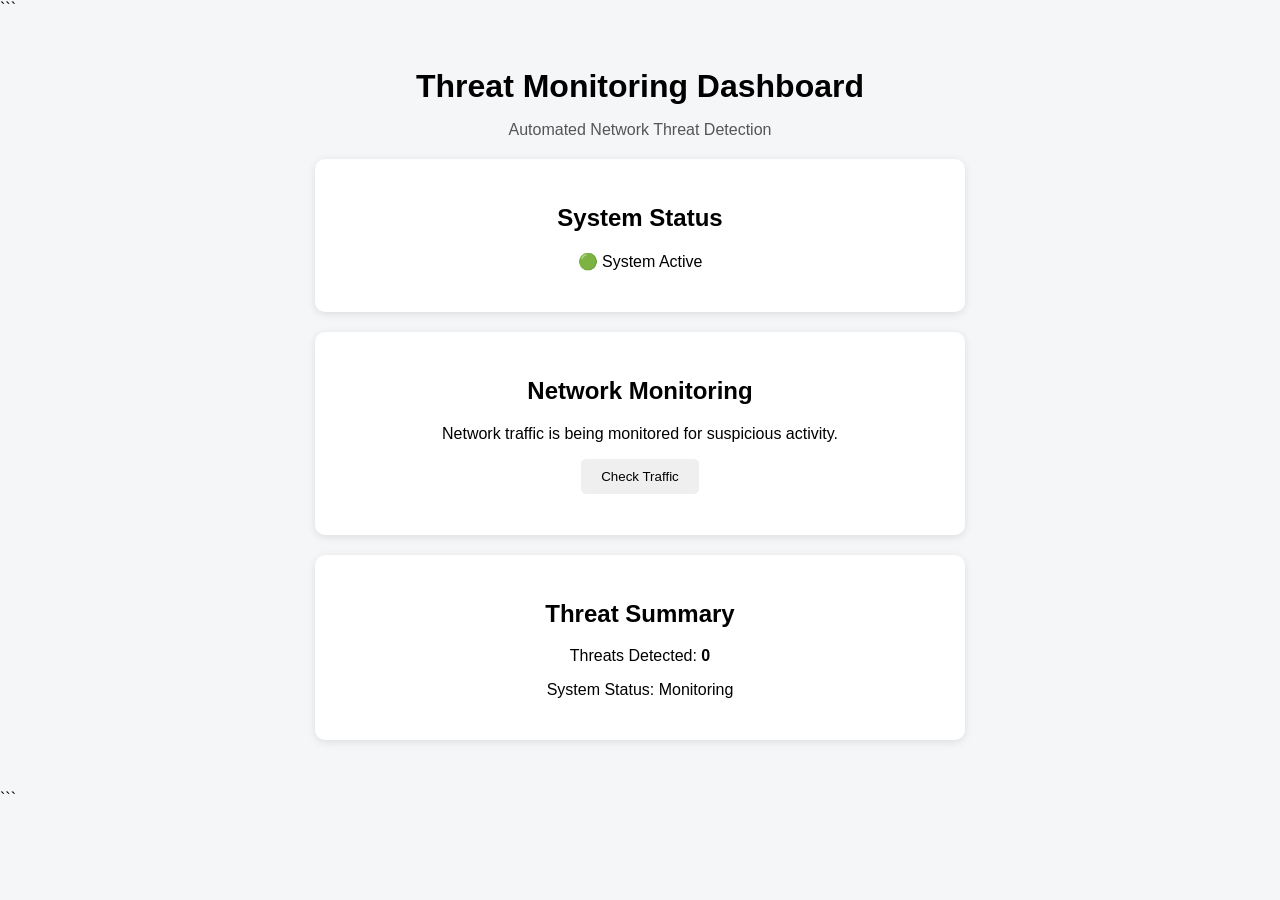
==== frontend/dashboard.html @ 6e8d28b9 "Complete Week 5 frontend development" ====
<!DOCTYPE html>

<html>
<head>
    <title>Threat Monitoring Dashboard</title>
    <link rel="stylesheet" href="style.css">
</head>

<body>

```
<div class="container">

    <h1>Threat Monitoring Dashboard</h1>
    <p class="subtitle">Automated Network Threat Detection</p>

    <div class="card">
        <h2>System Status</h2>
        <p>🟢 System Active</p>
    </div>

    <div class="card">
        <h2>Network Monitoring</h2>
        <p>Network traffic is being monitored for suspicious activity.</p>
        <button onclick="checkThreat()">Check Traffic</button>
        <p id="result"></p>
    </div>

    <div class="card">
        <h2>Threat Summary</h2>
        <p>Threats Detected: <strong id="threats">0</strong></p>
        <p>System Status: Monitoring</p>
    </div>

</div>

<script>
    let threatCount = 0;

    function checkThreat() {
        threatCount++;
        document.getElementById("threats").innerText = threatCount;
        document.getElementById("result").innerText =
            "🚨 Network traffic checked successfully.";
    }
</script>
```

</body>
</html>
---- frontend/style.css ----
body {
    font-family: Arial, sans-serif;
    background: #f4f6f8;
    margin: 0;
    padding: 0;
}

.container {
    width: 80%;
    margin: 50px auto;
    text-align: center;
}

h1 {
    margin-bottom: 10px;
}

.subtitle {
    color: #555;
}

.card {
    background: white;
    padding: 25px;
    margin: 20px auto;
    max-width: 600px;
    border-radius: 10px;
    box-shadow: 0 2px 8px rgba(0,0,0,0.1);
}

button {
    padding: 10px 20px;
    border: none;
    border-radius: 5px;
    cursor: pointer;
}
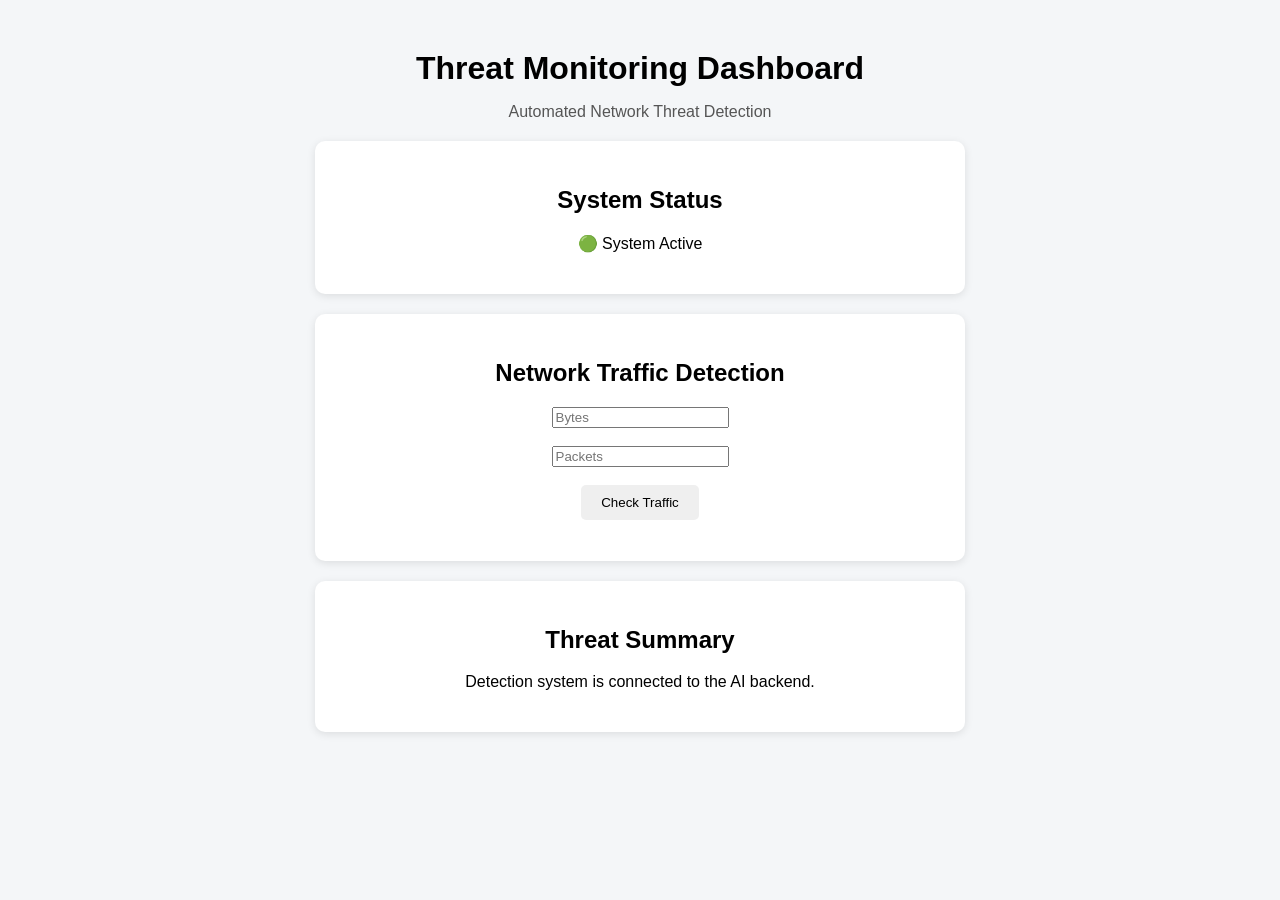
==== commit cf121a9d: "Complete Week 5 system integration and testing" ====
--- a/frontend/dashboard.html
+++ b/frontend/dashboard.html
@@ -1,5 +1,4 @@
 <!DOCTYPE html>
-
 <html>
 <head>
     <title>Threat Monitoring Dashboard</title>
@@ -8,43 +7,60 @@
 
 <body>
 
-```
-<div class="container">
+    <div class="container">
 
-    <h1>Threat Monitoring Dashboard</h1>
-    <p class="subtitle">Automated Network Threat Detection</p>
+        <h1>Threat Monitoring Dashboard</h1>
+        <p class="subtitle">Automated Network Threat Detection</p>
 
-    <div class="card">
-        <h2>System Status</h2>
-        <p>🟢 System Active</p>
+        <div class="card">
+            <h2>System Status</h2>
+            <p>🟢 System Active</p>
+        </div>
+
+        <div class="card">
+            <h2>Network Traffic Detection</h2>
+
+            <input type="number" id="bytes" placeholder="Bytes">
+            <br><br>
+
+            <input type="number" id="packets" placeholder="Packets">
+            <br><br>
+
+            <button onclick="checkThreat()">Check Traffic</button>
+
+            <p id="result"></p>
+        </div>
+
+        <div class="card">
+            <h2>Threat Summary</h2>
+            <p>Detection system is connected to the AI backend.</p>
+        </div>
+
     </div>
 
-    <div class="card">
-        <h2>Network Monitoring</h2>
-        <p>Network traffic is being monitored for suspicious activity.</p>
-        <button onclick="checkThreat()">Check Traffic</button>
-        <p id="result"></p>
-    </div>
+    <script>
+        async function checkThreat() {
 
-    <div class="card">
-        <h2>Threat Summary</h2>
-        <p>Threats Detected: <strong id="threats">0</strong></p>
-        <p>System Status: Monitoring</p>
-    </div>
+            const bytes = Number(document.getElementById("bytes").value);
+            const packets = Number(document.getElementById("packets").value);
 
-</div>
+            const response = await fetch("http://127.0.0.1:5000/detect", {
+                method: "POST",
+                headers: {
+                    "Content-Type": "application/json"
+                },
+                body: JSON.stringify({
+                    bytes: bytes,
+                    packets: packets
+                })
+            });
 
-<script>
-    let threatCount = 0;
+            const data = await response.json();
 
-    function checkThreat() {
-        threatCount++;
-        document.getElementById("threats").innerText = threatCount;
-        document.getElementById("result").innerText =
-            "🚨 Network traffic checked successfully.";
-    }
-</script>
-```
+            document.getElementById("result").innerText =
+                data.result;
+        }
+    </script>
 
 </body>
-</html>
+</html>
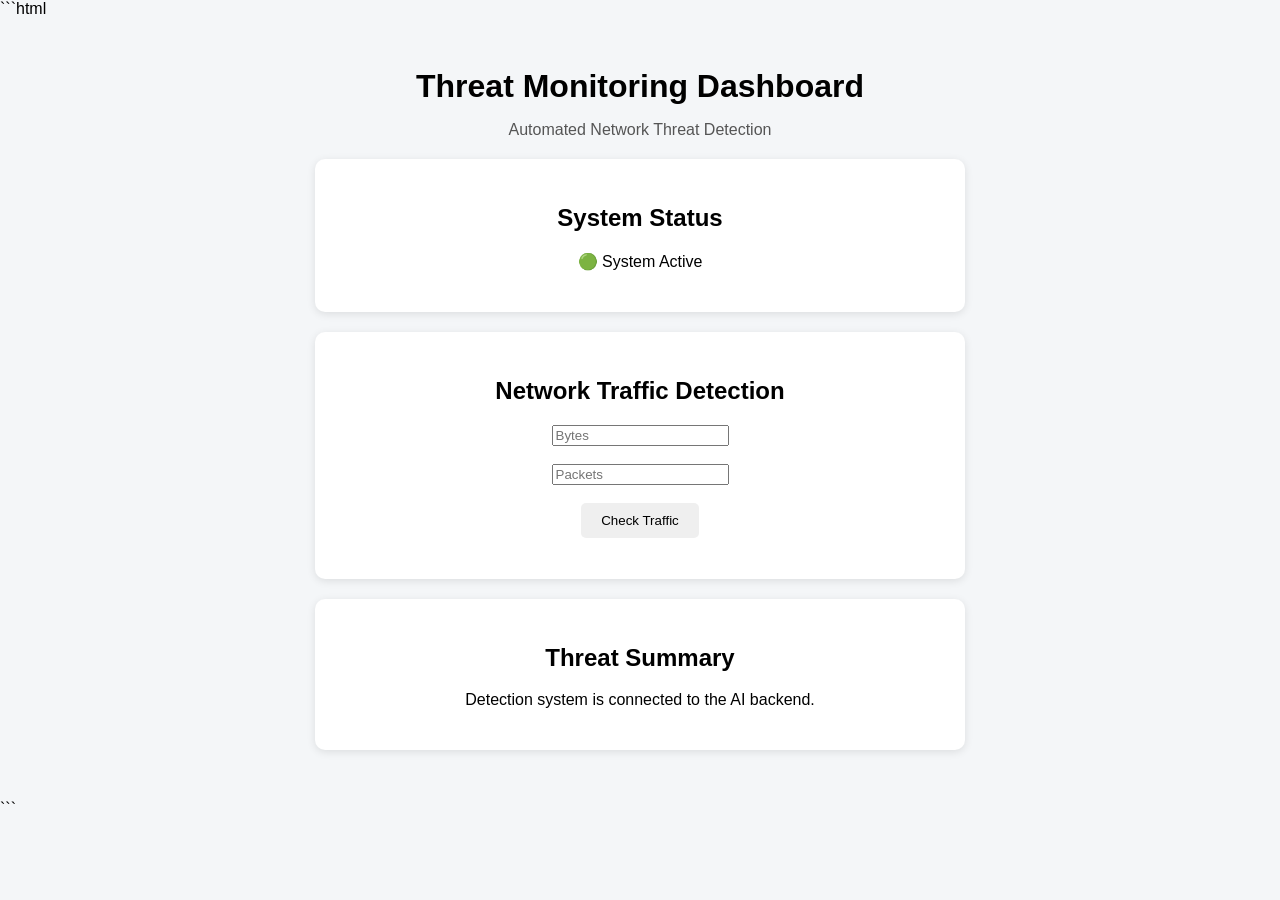
==== commit 6f36eab2: "Connect dashboard to deployed backend" ====
--- a/frontend/dashboard.html
+++ b/frontend/dashboard.html
@@ -1,3 +1,4 @@
+```html
 <!DOCTYPE html>
 <html>
 <head>
@@ -44,16 +45,19 @@
             const bytes = Number(document.getElementById("bytes").value);
             const packets = Number(document.getElementById("packets").value);
 
-            const response = await fetch("http://127.0.0.1:5000/detect", {
-                method: "POST",
-                headers: {
-                    "Content-Type": "application/json"
-                },
-                body: JSON.stringify({
-                    bytes: bytes,
-                    packets: packets
-                })
-            });
+            const response = await fetch(
+                "https://automated-threat-detection.onrender.com/detect",
+                {
+                    method: "POST",
+                    headers: {
+                        "Content-Type": "application/json"
+                    },
+                    body: JSON.stringify({
+                        bytes: bytes,
+                        packets: packets
+                    })
+                }
+            );
 
             const data = await response.json();
 
@@ -63,4 +67,5 @@
     </script>
 
 </body>
-</html>+</html>
+```
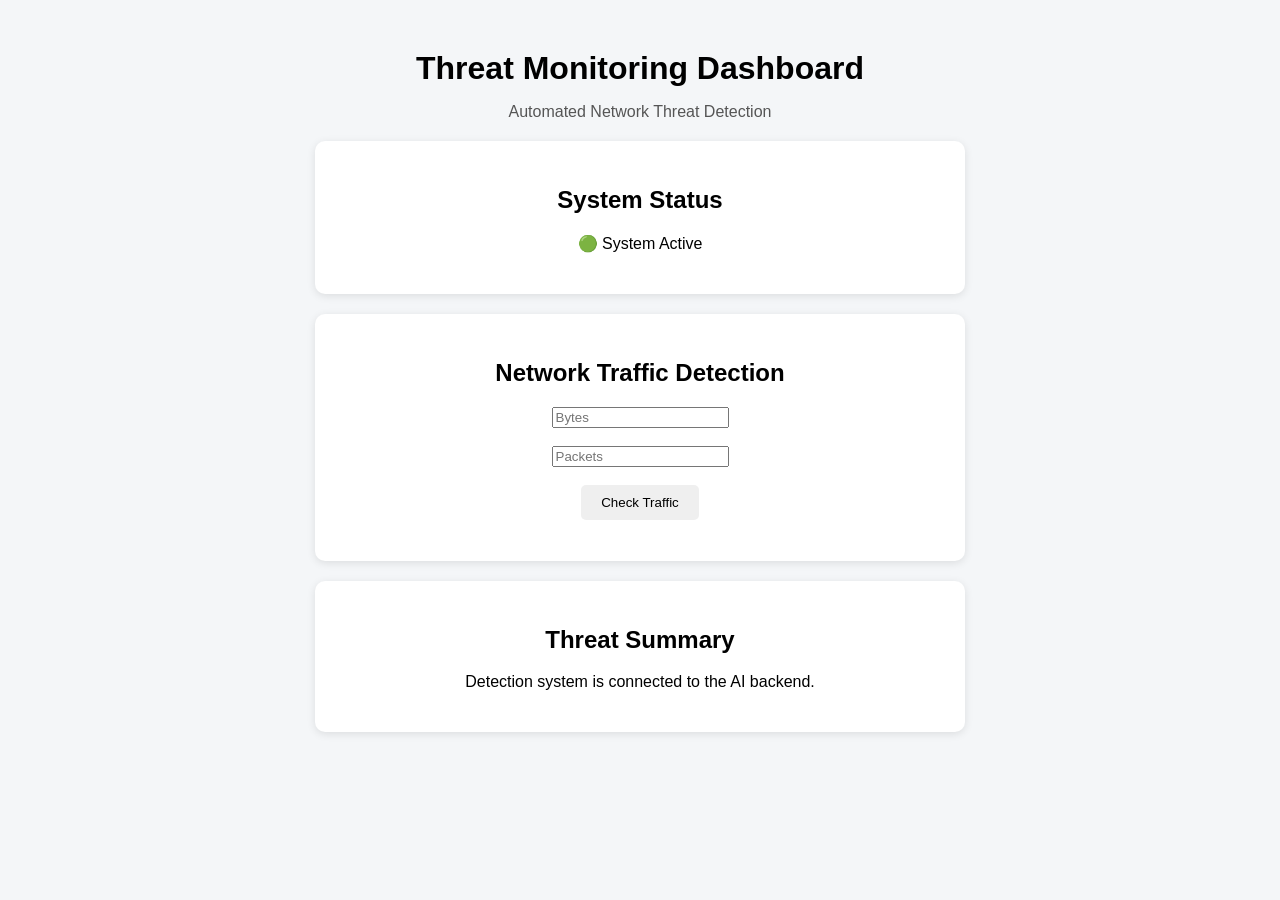
==== commit fe0d0408: "Fix dashboard input validation" ====
--- a/frontend/dashboard.html
+++ b/frontend/dashboard.html
@@ -1,4 +1,3 @@
-```html
 <!DOCTYPE html>
 <html>
 <head>
@@ -21,10 +20,10 @@
         <div class="card">
             <h2>Network Traffic Detection</h2>
 
-            <input type="number" id="bytes" placeholder="Bytes">
+            <input type="number" id="bytes" placeholder="Bytes" min="0">
             <br><br>
 
-            <input type="number" id="packets" placeholder="Packets">
+            <input type="number" id="packets" placeholder="Packets" min="0">
             <br><br>
 
             <button onclick="checkThreat()">Check Traffic</button>
@@ -42,30 +41,58 @@
     <script>
         async function checkThreat() {
 
-            const bytes = Number(document.getElementById("bytes").value);
-            const packets = Number(document.getElementById("packets").value);
+            const bytesInput = document.getElementById("bytes").value;
+            const packetsInput = document.getElementById("packets").value;
+            const result = document.getElementById("result");
 
-            const response = await fetch(
-                "https://automated-threat-detection.onrender.com/detect",
-                {
-                    method: "POST",
-                    headers: {
-                        "Content-Type": "application/json"
-                    },
-                    body: JSON.stringify({
-                        bytes: bytes,
-                        packets: packets
-                    })
+            // Check if fields are empty
+            if (bytesInput === "" || packetsInput === "") {
+                result.innerText = "Please enter both bytes and packets.";
+                return;
+            }
+
+            const bytes = Number(bytesInput);
+            const packets = Number(packetsInput);
+
+            // Check for negative values
+            if (bytes < 0 || packets < 0) {
+                result.innerText = "Bytes and packets cannot be negative.";
+                return;
+            }
+
+            try {
+                const response = await fetch(
+                    "https://automated-threat-detection.onrender.com/detect",
+                    {
+                        method: "POST",
+                        headers: {
+                            "Content-Type": "application/json"
+                        },
+                        body: JSON.stringify({
+                            bytes: bytes,
+                            packets: packets
+                        })
+                    }
+                );
+
+                const data = await response.json();
+
+                // Display API error
+                if (!response.ok) {
+                    result.innerText =
+                        data.error || "Invalid input.";
+                    return;
                 }
-            );
 
-            const data = await response.json();
+                // Display prediction
+                result.innerText = data.result;
 
-            document.getElementById("result").innerText =
-                data.result;
+            } catch (error) {
+                result.innerText =
+                    "Unable to connect to the server.";
+            }
         }
     </script>
 
 </body>
-</html>
-```
+</html>
